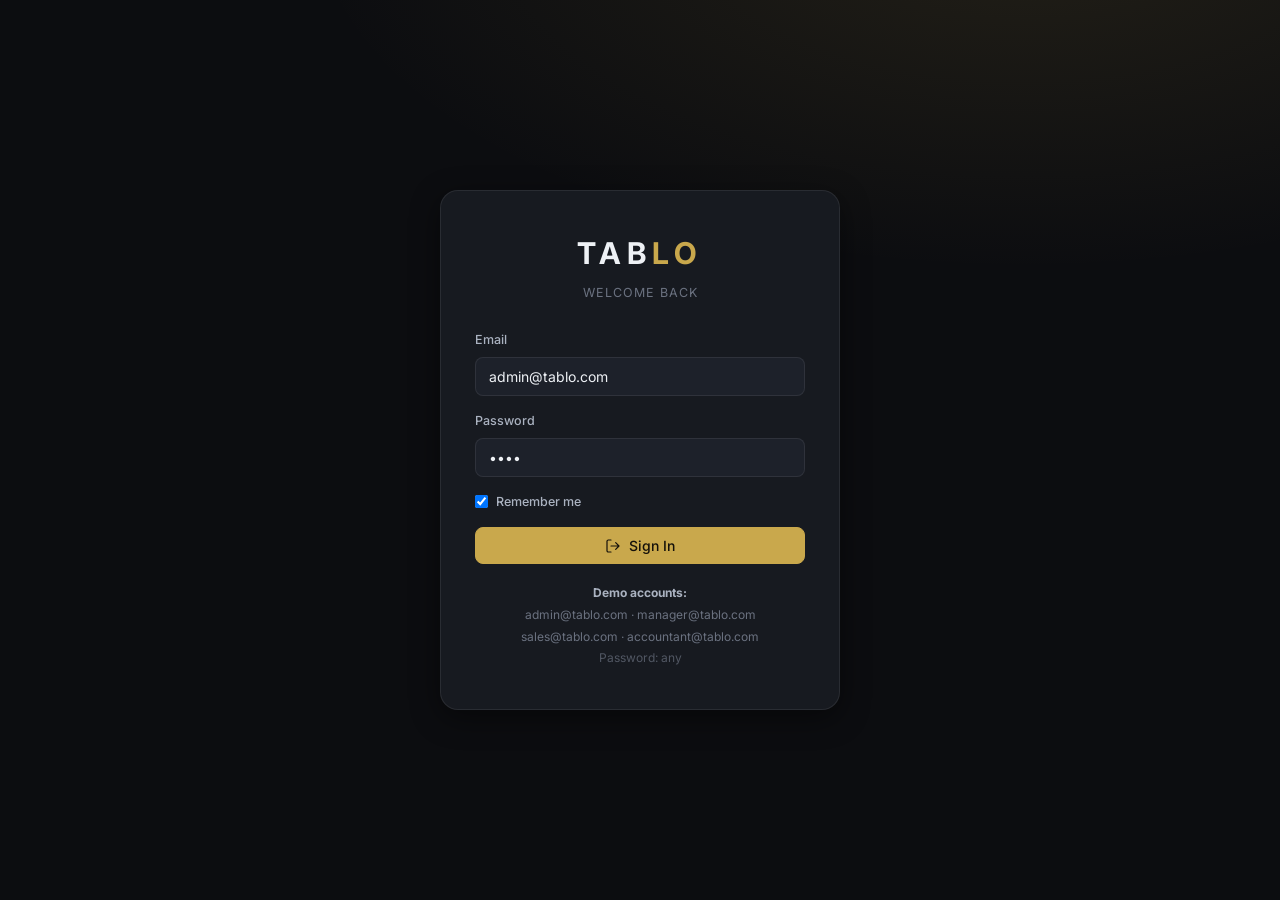
==== app/index.html @ 347a6ab8 "Add Tablo Real Estate enterprise ERP dashboard app Build a self-contained, functional front-end ERP " ====
<!DOCTYPE html>
<html lang="en" data-theme="dark">
<head>
  <meta charset="UTF-8" />
  <meta name="viewport" content="width=device-width, initial-scale=1.0" />
  <title>Tablo Real Estate — ERP</title>
  <meta name="description" content="Tablo Real Estate — Enterprise Real Estate Management System. Properties, contracts, finance, CRM, tenants, reports." />
  <meta name="theme-color" content="#0c0d10" />
  <link rel="preconnect" href="https://fonts.googleapis.com" />
  <link rel="preconnect" href="https://fonts.gstatic.com" crossorigin />
  <link href="https://fonts.googleapis.com/css2?family=Cairo:wght@400;500;600;700&family=Inter:wght@300;400;500;600;700&display=swap" rel="stylesheet" />
  <link rel="stylesheet" href="assets/css/app.css" />
  <link rel="icon" href="data:image/svg+xml,%3Csvg xmlns='http://www.w3.org/2000/svg' viewBox='0 0 100 100'%3E%3Crect width='100' height='100' rx='20' fill='%230c0d10'/%3E%3Ctext x='50' y='68' font-size='56' font-family='Georgia' text-anchor='middle' fill='%23c9a84c'%3ET%3C/text%3E%3C/svg%3E" />
</head>
<body>
  <!-- Login -->
  <div id="login-screen"></div>

  <!-- App shell (populated by app.js) -->
  <div id="app"></div>

  <!-- Toasts -->
  <div id="toast-wrap"></div>

  <!-- Scripts: order matters -->
  <script src="assets/js/i18n.js"></script>
  <script src="assets/js/data.js"></script>
  <script src="assets/js/ui.js"></script>
  <script src="assets/js/views/_common.js"></script>
  <script src="assets/js/views/dashboard.js"></script>
  <script src="assets/js/views/properties.js"></script>
  <script src="assets/js/views/requests.js"></script>
  <script src="assets/js/views/contracts.js"></script>
  <script src="assets/js/views/finance.js"></script>
  <script src="assets/js/views/people.js"></script>
  <script src="assets/js/views/reports.js"></script>
  <script src="assets/js/views/admin.js"></script>
  <script src="assets/js/app.js"></script>
</body>
</html>
---- app/assets/css/app.css ----
/* ═══════════════════════════════════════════════════════════════
   TABLO Real Estate ERP — Design System
   Theme-aware (dark/light), RTL-ready, self-contained.
═══════════════════════════════════════════════════════════════ */
*, *::before, *::after { box-sizing: border-box; margin: 0; padding: 0; }

:root {
  --gold:        #c9a84c;
  --gold-light:  #e2c97e;
  --gold-dark:   #a8862f;
  --gold-dim:    rgba(201,168,76,0.14);

  --radius:      12px;
  --radius-sm:   8px;
  --radius-lg:   18px;
  --transition:  0.25s cubic-bezier(.4,0,.2,1);
  --sidebar-w:   264px;
  --topbar-h:    64px;

  --success: #2fa86a;
  --warning: #d9a326;
  --danger:  #d24b4b;
  --info:    #3b82c4;
  --purple:  #8b5cf6;
}

/* ---------- DARK (default) ---------- */
:root, :root[data-theme="dark"] {
  --bg:          #0c0d10;
  --bg-2:        #14161b;
  --surface:     #171a20;
  --surface-2:   #1d212a;
  --surface-3:   #262b36;
  --border:      rgba(255,255,255,0.08);
  --border-2:    rgba(255,255,255,0.14);
  --text:        #eef1f5;
  --text-sub:    #aab2c0;
  --text-muted:  #6b7280;
  --shadow:      0 8px 30px rgba(0,0,0,0.45);
  --shadow-sm:   0 2px 10px rgba(0,0,0,0.3);
  --overlay:     rgba(0,0,0,0.6);
}
/* ---------- LIGHT ---------- */
:root[data-theme="light"] {
  --bg:          #f4f5f7;
  --bg-2:        #eceef1;
  --surface:     #ffffff;
  --surface-2:   #f7f8fa;
  --surface-3:   #eef0f3;
  --border:      rgba(15,23,42,0.09);
  --border-2:    rgba(15,23,42,0.16);
  --text:        #14181f;
  --text-sub:    #4b5563;
  --text-muted:  #8a929e;
  --shadow:      0 8px 30px rgba(15,23,42,0.10);
  --shadow-sm:   0 2px 10px rgba(15,23,42,0.06);
  --overlay:     rgba(15,23,42,0.4);
}

html { scroll-behavior: smooth; }
body {
  font-family: 'Inter', system-ui, -apple-system, 'Segoe UI', sans-serif;
  background: var(--bg);
  color: var(--text);
  line-height: 1.5;
  -webkit-font-smoothing: antialiased;
  font-size: 14px;
}
[dir="rtl"] body { font-family: 'Cairo', 'Inter', system-ui, sans-serif; }

a { color: inherit; text-decoration: none; }
button, input, select, textarea { font-family: inherit; font-size: inherit; color: inherit; }
::-webkit-scrollbar { width: 9px; height: 9px; }
::-webkit-scrollbar-thumb { background: var(--surface-3); border-radius: 20px; }
::-webkit-scrollbar-track { background: transparent; }

.hidden { display: none !important; }
.mono { font-variant-numeric: tabular-nums; }

/* ═══════════════ LOGIN ═══════════════ */
#login-screen {
  position: fixed; inset: 0; z-index: 1000;
  display: flex; align-items: center; justify-content: center;
  background:
    radial-gradient(1200px 600px at 80% -10%, rgba(201,168,76,0.12), transparent 60%),
    var(--bg);
  padding: 24px;
}
.login-card {
  width: 100%; max-width: 400px;
  background: var(--surface);
  border: 1px solid var(--border);
  border-radius: var(--radius-lg);
  box-shadow: var(--shadow);
  padding: 40px 34px;
}
.login-logo { text-align: center; margin-bottom: 8px; }
.login-logo .brand { font-size: 30px; font-weight: 700; letter-spacing: 6px; }
.login-logo .brand span { color: var(--gold); }
.login-sub { text-align: center; color: var(--text-muted); font-size: 12.5px; margin-bottom: 28px; letter-spacing: 1px; text-transform: uppercase; }
.login-demo { margin-top: 18px; font-size: 12px; color: var(--text-muted); text-align:center; line-height:1.8; }
.login-demo b { color: var(--text-sub); }

/* ═══════════════ FORM ELEMENTS ═══════════════ */
.field { margin-bottom: 16px; }
.field label { display: block; font-size: 12.5px; color: var(--text-sub); margin-bottom: 7px; font-weight: 500; }
.input, .select, textarea.input {
  width: 100%;
  background: var(--surface-2);
  border: 1px solid var(--border);
  border-radius: var(--radius-sm);
  padding: 10px 13px;
  color: var(--text);
  transition: border-color var(--transition), box-shadow var(--transition);
  outline: none;
}
.input:focus, .select:focus, textarea.input:focus {
  border-color: var(--gold);
  box-shadow: 0 0 0 3px var(--gold-dim);
}
textarea.input { resize: vertical; min-height: 84px; }
.select { appearance: none; cursor: pointer;
  background-image: url("data:image/svg+xml,%3Csvg xmlns='http://www.w3.org/2000/svg' width='12' height='12' viewBox='0 0 24 24' fill='none' stroke='%238a929e' stroke-width='2'%3E%3Cpolyline points='6 9 12 15 18 9'/%3E%3C/svg%3E");
  background-repeat: no-repeat; background-position: right 12px center; padding-right: 34px;
}
[dir="rtl"] .select { background-position: left 12px center; padding-right: 13px; padding-left: 34px; }
.form-grid { display: grid; grid-template-columns: 1fr 1fr; gap: 14px; }
.form-grid .field.full { grid-column: 1 / -1; }
@media (max-width: 540px){ .form-grid { grid-template-columns: 1fr; } }

/* ═══════════════ BUTTONS ═══════════════ */
.btn {
  display: inline-flex; align-items: center; gap: 8px; justify-content: center;
  padding: 9px 16px; border: 1px solid var(--border-2); border-radius: var(--radius-sm);
  background: var(--surface-2); color: var(--text); cursor: pointer;
  font-weight: 500; transition: var(--transition); white-space: nowrap;
}
.btn:hover { border-color: var(--gold); color: var(--gold-light); }
.btn svg { width: 16px; height: 16px; }
.btn-primary { background: var(--gold); border-color: var(--gold); color: #14100a; }
.btn-primary:hover { background: var(--gold-light); border-color: var(--gold-light); color: #14100a; }
.btn-danger { background: transparent; border-color: rgba(210,75,75,0.5); color: var(--danger); }
.btn-danger:hover { background: rgba(210,75,75,0.12); border-color: var(--danger); color: var(--danger); }
.btn-ghost { background: transparent; border-color: transparent; }
.btn-ghost:hover { background: var(--surface-2); border-color: var(--border); color: var(--text); }
.btn-sm { padding: 6px 11px; font-size: 12.5px; }
.btn-block { width: 100%; }
.btn:disabled { opacity: .5; cursor: not-allowed; }
.icon-btn {
  width: 38px; height: 38px; padding: 0; display: inline-flex; align-items: center; justify-content: center;
  border: 1px solid var(--border); border-radius: var(--radius-sm); background: var(--surface-2);
  cursor: pointer; transition: var(--transition); color: var(--text-sub);
}
.icon-btn:hover { color: var(--gold); border-color: var(--gold); }
.icon-btn svg { width: 18px; height: 18px; }

/* ═══════════════ APP LAYOUT ═══════════════ */
#app { display: none; min-height: 100vh; }
#app.active { display: block; }

.sidebar {
  position: fixed; top: 0; inset-inline-start: 0; bottom: 0; width: var(--sidebar-w);
  background: var(--bg-2); border-inline-end: 1px solid var(--border);
  display: flex; flex-direction: column; z-index: 60; transition: transform var(--transition);
}
.sidebar-head { height: var(--topbar-h); display: flex; align-items: center; gap: 10px; padding: 0 20px; border-bottom: 1px solid var(--border); flex-shrink: 0; }
.sidebar-head .brand { font-size: 20px; font-weight: 700; letter-spacing: 3px; }
.sidebar-head .brand span { color: var(--gold); }
.sidebar-head .tag { font-size: 9px; letter-spacing: 1.5px; color: var(--text-muted); text-transform: uppercase; margin-top: 2px; }
.sidebar-nav { flex: 1; overflow-y: auto; padding: 12px 12px 30px; }
.nav-group-label { font-size: 10px; letter-spacing: 1.5px; text-transform: uppercase; color: var(--text-muted); padding: 16px 12px 8px; font-weight: 600; }
.nav-item {
  display: flex; align-items: center; gap: 12px; padding: 9px 12px; border-radius: var(--radius-sm);
  color: var(--text-sub); cursor: pointer; transition: var(--transition); margin-bottom: 2px; position: relative;
}
.nav-item:hover { background: var(--surface-2); color: var(--text); }
.nav-item.active { background: var(--gold-dim); color: var(--gold-light); font-weight: 500; }
.nav-item.active::before { content:''; position:absolute; inset-inline-start:0; top:8px; bottom:8px; width:3px; background:var(--gold); border-radius:3px; }
.nav-item svg { width: 18px; height: 18px; flex-shrink: 0; }
.nav-item .nav-badge { margin-inline-start: auto; background: var(--danger); color:#fff; font-size: 10px; font-weight:600; padding: 1px 7px; border-radius: 20px; }

.main { margin-inline-start: var(--sidebar-w); min-height: 100vh; transition: margin var(--transition); }

.topbar {
  position: sticky; top: 0; z-index: 50; height: var(--topbar-h);
  background: color-mix(in srgb, var(--bg) 82%, transparent);
  backdrop-filter: blur(12px); border-bottom: 1px solid var(--border);
  display: flex; align-items: center; gap: 14px; padding: 0 22px;
}
.topbar .page-title { font-size: 17px; font-weight: 600; }
.topbar .spacer { flex: 1; }
.search-box { position: relative; max-width: 340px; flex: 1; }
.search-box svg { position: absolute; inset-inline-start: 12px; top: 50%; transform: translateY(-50%); width: 16px; height: 16px; color: var(--text-muted); }
.search-box input { width: 100%; padding: 9px 12px 9px 38px; background: var(--surface-2); border: 1px solid var(--border); border-radius: 20px; outline: none; transition: var(--transition); }
[dir="rtl"] .search-box input { padding: 9px 38px 9px 12px; }
.search-box input:focus { border-color: var(--gold); box-shadow: 0 0 0 3px var(--gold-dim); }
.search-results {
  position: absolute; top: 46px; inset-inline-start: 0; inset-inline-end: 0; z-index: 80;
  background: var(--surface); border: 1px solid var(--border); border-radius: var(--radius);
  box-shadow: var(--shadow); overflow: hidden; max-height: 360px; overflow-y: auto;
}
.search-results .sr-item { padding: 10px 14px; cursor: pointer; border-bottom: 1px solid var(--border); display:flex; gap:10px; align-items:center; }
.search-results .sr-item:hover { background: var(--surface-2); }
.search-results .sr-empty { padding: 18px; text-align: center; color: var(--text-muted); }

.content { padding: 26px 24px 60px; max-width: 1500px; margin: 0 auto; }
@media (min-width: 1600px){ .content { max-width: 1560px; } }

.page-head { display: flex; align-items: flex-end; justify-content: space-between; gap: 14px; margin-bottom: 22px; flex-wrap: wrap; }
.page-head h1 { font-size: 22px; font-weight: 700; letter-spacing: .3px; }
.page-head p { color: var(--text-muted); font-size: 13px; margin-top: 3px; }
.page-head .actions { display: flex; gap: 10px; flex-wrap: wrap; }

/* ═══════════════ CARDS ═══════════════ */
.card { background: var(--surface); border: 1px solid var(--border); border-radius: var(--radius); box-shadow: var(--shadow-sm); }
.card-pad { padding: 20px; }
.card-head { display: flex; align-items: center; justify-content: space-between; padding: 16px 20px; border-bottom: 1px solid var(--border); }
.card-head h3 { font-size: 15px; font-weight: 600; }

/* stat widgets */
.stat-grid { display: grid; grid-template-columns: repeat(auto-fill, minmax(230px, 1fr)); gap: 16px; margin-bottom: 20px; }
.stat {
  background: var(--surface); border: 1px solid var(--border); border-radius: var(--radius);
  padding: 18px; display: flex; gap: 14px; align-items: flex-start; box-shadow: var(--shadow-sm);
  transition: var(--transition); position: relative; overflow: hidden;
}
.stat:hover { border-color: var(--border-2); transform: translateY(-2px); }
.stat .ic { width: 44px; height: 44px; border-radius: 11px; display: flex; align-items: center; justify-content: center; flex-shrink: 0; }
.stat .ic svg { width: 22px; height: 22px; }
.stat .val { font-size: 24px; font-weight: 700; letter-spacing: .3px; }
.stat .lbl { font-size: 12px; color: var(--text-muted); margin-top: 2px; }
.stat .trend { font-size: 11.5px; margin-top: 6px; display: inline-flex; align-items: center; gap: 3px; }
.trend.up { color: var(--success); } .trend.down { color: var(--danger); }
.ic-gold  { background: var(--gold-dim); color: var(--gold); }
.ic-green { background: rgba(47,168,106,0.14); color: var(--success); }
.ic-blue  { background: rgba(59,130,196,0.14); color: var(--info); }
.ic-red   { background: rgba(210,75,75,0.14); color: var(--danger); }
.ic-purple{ background: rgba(139,92,246,0.14); color: var(--purple); }
.ic-amber { background: rgba(217,163,38,0.16); color: var(--warning); }

.grid-2 { display: grid; grid-template-columns: 1fr 1fr; gap: 18px; }
.grid-3 { display: grid; grid-template-columns: repeat(3,1fr); gap: 18px; }
.grid-12 { display: grid; grid-template-columns: 2fr 1fr; gap: 18px; }
@media (max-width: 1000px){ .grid-2,.grid-3,.grid-12 { grid-template-columns: 1fr; } }

/* ═══════════════ TABLE ═══════════════ */
.table-wrap { overflow-x: auto; }
table.data { width: 100%; border-collapse: collapse; font-size: 13px; }
table.data th { text-align: start; padding: 12px 14px; color: var(--text-muted); font-weight: 600; font-size: 11.5px; text-transform: uppercase; letter-spacing: .5px; border-bottom: 1px solid var(--border); white-space: nowrap; }
table.data td { padding: 12px 14px; border-bottom: 1px solid var(--border); vertical-align: middle; }
table.data tbody tr { transition: background var(--transition); }
table.data tbody tr:hover { background: var(--surface-2); }
table.data tbody tr:last-child td { border-bottom: none; }
.cell-main { font-weight: 600; color: var(--text); }
.cell-sub { color: var(--text-muted); font-size: 12px; }
.row-actions { display: flex; gap: 6px; justify-content: flex-end; }
.row-actions .icon-btn { width: 32px; height: 32px; }
.row-actions .icon-btn svg { width: 15px; height: 15px; }

/* toolbar over table */
.toolbar { display: flex; gap: 10px; align-items: center; flex-wrap: wrap; padding: 14px 16px; border-bottom: 1px solid var(--border); }
.toolbar .grow { flex: 1; }
.toolbar .input, .toolbar .select { padding: 8px 12px; }
.toolbar .search-inline { position: relative; min-width: 200px; }
.toolbar .search-inline svg { position:absolute; inset-inline-start:11px; top:50%; transform:translateY(-50%); width:15px; height:15px; color:var(--text-muted); }
.toolbar .search-inline input { padding-inline-start: 34px; }

/* pagination */
.pagination { display: flex; align-items: center; gap: 8px; justify-content: flex-end; padding: 14px 16px; color: var(--text-muted); font-size: 12.5px; }
.pagination button { min-width: 32px; height: 32px; }

/* ═══════════════ BADGES ═══════════════ */
.badge { display: inline-flex; align-items: center; gap: 5px; padding: 3px 10px; border-radius: 20px; font-size: 11.5px; font-weight: 600; white-space: nowrap; }
.badge::before { content:''; width:6px; height:6px; border-radius:50%; background: currentColor; }
.b-green  { background: rgba(47,168,106,0.14); color: var(--success); }
.b-amber  { background: rgba(217,163,38,0.16); color: var(--warning); }
.b-red    { background: rgba(210,75,75,0.14); color: var(--danger); }
.b-blue   { background: rgba(59,130,196,0.14); color: var(--info); }
.b-gray   { background: var(--surface-3); color: var(--text-sub); }
.b-gold   { background: var(--gold-dim); color: var(--gold); }
.b-purple { background: rgba(139,92,246,0.14); color: var(--purple); }
.badge.plain::before { display:none; }

.avatar { width: 34px; height: 34px; border-radius: 50%; background: var(--gold-dim); color: var(--gold); display: inline-flex; align-items: center; justify-content: center; font-weight: 600; font-size: 13px; flex-shrink: 0; }
.avatar.lg { width: 64px; height: 64px; font-size: 24px; }
.with-avatar { display: flex; align-items: center; gap: 10px; }

.chip { display:inline-flex; align-items:center; gap:5px; padding:3px 9px; border-radius:6px; background:var(--surface-3); font-size:11.5px; color:var(--text-sub); }

/* ═══════════════ MODAL ═══════════════ */
.modal-overlay { position: fixed; inset: 0; z-index: 200; background: var(--overlay); backdrop-filter: blur(3px); display: flex; align-items: flex-start; justify-content: center; padding: 40px 18px; overflow-y: auto; }
.modal { width: 100%; max-width: 640px; background: var(--surface); border: 1px solid var(--border); border-radius: var(--radius-lg); box-shadow: var(--shadow); animation: modalIn .25s ease; }
.modal.wide { max-width: 860px; }
@keyframes modalIn { from { opacity: 0; transform: translateY(-14px) scale(.98); } to { opacity: 1; transform: none; } }
.modal-head { display: flex; align-items: center; justify-content: space-between; padding: 18px 22px; border-bottom: 1px solid var(--border); }
.modal-head h3 { font-size: 16px; font-weight: 600; }
.modal-body { padding: 22px; max-height: 66vh; overflow-y: auto; }
.modal-foot { padding: 16px 22px; border-top: 1px solid var(--border); display: flex; justify-content: flex-end; gap: 10px; }

/* ═══════════════ TOAST ═══════════════ */
#toast-wrap { position: fixed; bottom: 24px; inset-inline-end: 24px; z-index: 400; display: flex; flex-direction: column; gap: 10px; }
.toast { background: var(--surface); border: 1px solid var(--border); border-inline-start: 3px solid var(--gold); border-radius: var(--radius-sm); box-shadow: var(--shadow); padding: 13px 16px; min-width: 260px; display: flex; gap: 10px; align-items: center; animation: toastIn .3s ease; }
.toast.ok { border-inline-start-color: var(--success); }
.toast.err { border-inline-start-color: var(--danger); }
.toast svg { width: 18px; height: 18px; flex-shrink: 0; }
@keyframes toastIn { from { opacity: 0; transform: translateX(20px); } to { opacity: 1; transform: none; } }
[dir="rtl"] @keyframes toastIn { from { opacity: 0; transform: translateX(-20px); } }

/* ═══════════════ DROPDOWN (topbar menus) ═══════════════ */
.dropdown { position: relative; }
.dd-menu { position: absolute; top: 46px; inset-inline-end: 0; min-width: 240px; background: var(--surface); border: 1px solid var(--border); border-radius: var(--radius); box-shadow: var(--shadow); z-index: 90; overflow: hidden; }
.dd-menu .dd-item { padding: 10px 14px; cursor: pointer; display: flex; gap: 10px; align-items: center; transition: var(--transition); }
.dd-menu .dd-item:hover { background: var(--surface-2); }
.dd-menu .dd-item svg { width: 16px; height: 16px; color: var(--text-muted); }
.dd-menu .dd-sep { height: 1px; background: var(--border); }
.dd-head { padding: 12px 14px; border-bottom: 1px solid var(--border); font-weight: 600; display:flex; justify-content:space-between; align-items:center; }
.notif-item { padding: 12px 14px; border-bottom: 1px solid var(--border); display: flex; gap: 11px; cursor: pointer; }
.notif-item:hover { background: var(--surface-2); }
.notif-item.unread { background: var(--gold-dim); }
.notif-dot { width: 8px; height: 8px; border-radius: 50%; background: var(--gold); margin-top: 6px; flex-shrink: 0; }
.notif-item .n-title { font-weight: 600; font-size: 13px; }
.notif-item .n-time { font-size: 11px; color: var(--text-muted); margin-top: 3px; }

/* dot indicator on icon button */
.has-dot { position: relative; }
.has-dot::after { content:''; position:absolute; top:8px; inset-inline-end:8px; width:8px; height:8px; background:var(--danger); border-radius:50%; border:2px solid var(--surface-2); }

/* ═══════════════ CHARTS ═══════════════ */
.chart-legend { display: flex; gap: 16px; flex-wrap: wrap; margin-top: 14px; justify-content: center; }
.chart-legend span { display: inline-flex; align-items: center; gap: 6px; font-size: 12px; color: var(--text-sub); }
.chart-legend i { width: 10px; height: 10px; border-radius: 3px; display: inline-block; }
.donut-center { font-size: 26px; font-weight: 700; }
.donut-center small { display:block; font-size: 11px; color: var(--text-muted); font-weight: 400; }

/* ═══════════════ MISC ═══════════════ */
.empty-state { text-align: center; padding: 60px 20px; color: var(--text-muted); }
.empty-state svg { width: 48px; height: 48px; opacity: .4; margin-bottom: 14px; }
.divider { height: 1px; background: var(--border); margin: 18px 0; }
.progress { height: 7px; background: var(--surface-3); border-radius: 10px; overflow: hidden; }
.progress > i { display: block; height: 100%; background: var(--gold); border-radius: 10px; }
.kv { display: flex; justify-content: space-between; padding: 9px 0; border-bottom: 1px solid var(--border); font-size: 13px; }
.kv:last-child { border-bottom: none; }
.kv .k { color: var(--text-muted); }
.kv .v { font-weight: 500; }
.tabs { display: flex; gap: 4px; border-bottom: 1px solid var(--border); margin-bottom: 20px; overflow-x: auto; }
.tab { padding: 10px 16px; cursor: pointer; color: var(--text-muted); border-bottom: 2px solid transparent; white-space: nowrap; transition: var(--transition); }
.tab:hover { color: var(--text); }
.tab.active { color: var(--gold); border-bottom-color: var(--gold); font-weight: 500; }
.gallery { display: grid; grid-template-columns: repeat(auto-fill, minmax(120px,1fr)); gap: 10px; }
.gallery .g-thumb { aspect-ratio: 4/3; border-radius: var(--radius-sm); background-size: cover; background-position: center; border: 1px solid var(--border); }

/* ═══════════════ TOPBAR MOBILE ═══════════════ */
.menu-toggle { display: none; }
.sidebar-backdrop { display: none; }
@media (max-width: 1024px){
  .sidebar { transform: translateX(-100%); }
  [dir="rtl"] .sidebar { transform: translateX(100%); }
  .sidebar.open { transform: translateX(0); }
  .main { margin-inline-start: 0; }
  .menu-toggle { display: inline-flex; }
  .sidebar-backdrop.show { display: block; position: fixed; inset: 0; background: var(--overlay); z-index: 55; }
  .search-box { display: none; }
}
@media (max-width: 640px){
  .content { padding: 18px 14px 50px; }
  .hide-sm { display: none !important; }
}

/* print (receipts / contracts) */
@media print {
  .sidebar, .topbar, #toast-wrap, .no-print { display: none !important; }
  .main { margin: 0 !important; }
  body { background: #fff; color: #000; }
  .card { box-shadow: none; border-color: #ddd; }
}
.print-doc { color: var(--text); }
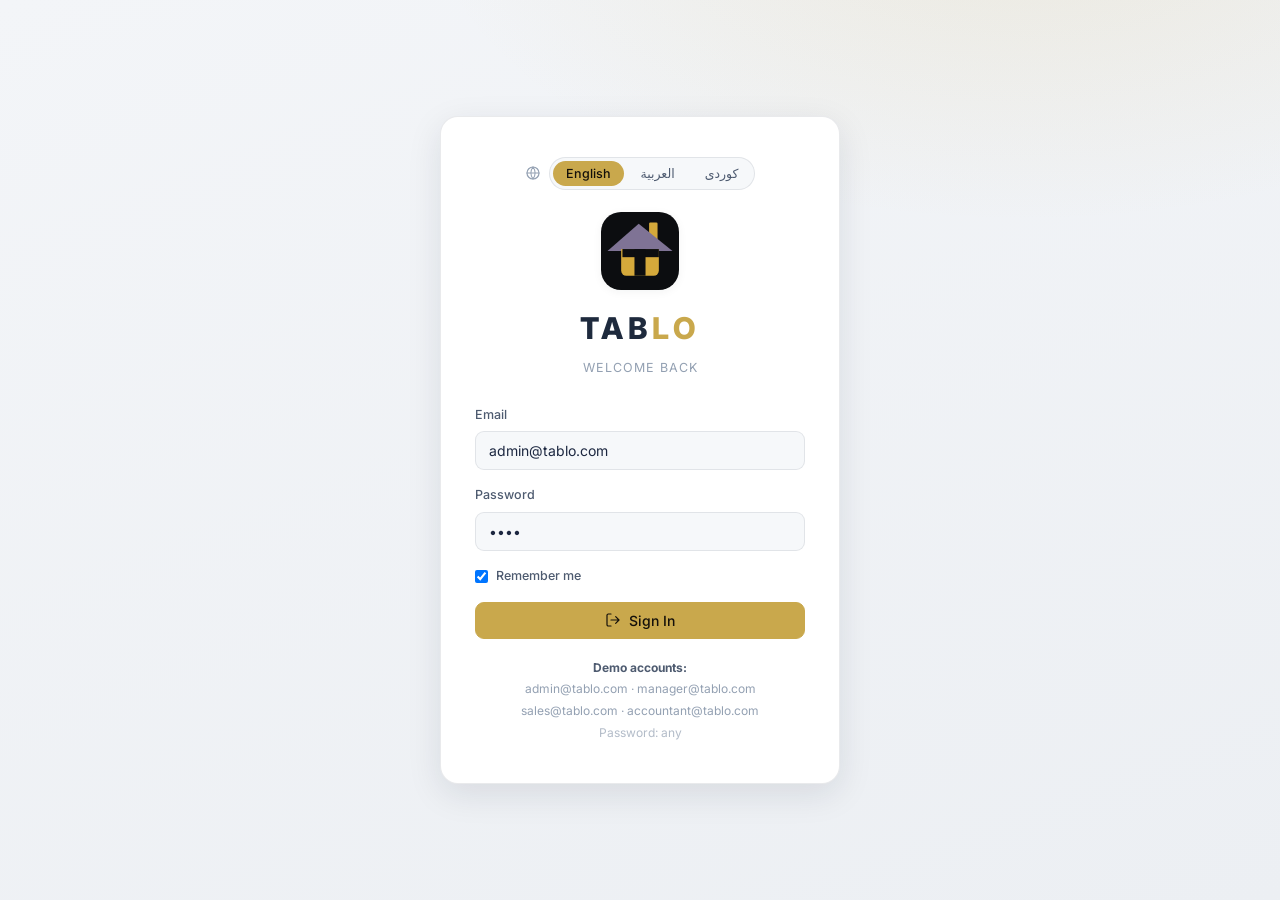
==== commit e79ba6c2: "Add Tablo brand logo (topbar, login, favicon) Recreate the Tablo house-with-T mark as a scalable inl" ====
--- a/app/index.html
+++ b/app/index.html
@@ -10,7 +10,7 @@
   <link rel="preconnect" href="https://fonts.gstatic.com" crossorigin />
   <link href="https://fonts.googleapis.com/css2?family=Cairo:wght@400;500;600;700&family=Inter:wght@300;400;500;600;700&display=swap" rel="stylesheet" />
   <link rel="stylesheet" href="assets/css/app.css" />
-  <link rel="icon" href="data:image/svg+xml,%3Csvg xmlns='http://www.w3.org/2000/svg' viewBox='0 0 100 100'%3E%3Crect width='100' height='100' rx='20' fill='%230c0d10'/%3E%3Ctext x='50' y='68' font-size='56' font-family='Georgia' text-anchor='middle' fill='%23c9a84c'%3ET%3C/text%3E%3C/svg%3E" />
+  <link rel="icon" href="data:image/svg+xml,%3Csvg xmlns='http://www.w3.org/2000/svg' viewBox='0 0 120 120'%3E%3Crect width='120' height='120' rx='24' fill='%230c0d10'/%3E%3Crect x='74' y='16' width='13' height='42' rx='2' fill='%23d5a93b'/%3E%3Cpath d='M10 60 L58 18 L110 60 Z' fill='%237f7395'/%3E%3Cpath d='M31 57 H89 V90 a8 8 0 0 1 -8 8 H39 a8 8 0 0 1 -8 -8 Z' fill='%23d5a93b'/%3E%3Crect x='33' y='57' width='56' height='12.5' fill='%230c0d10'/%3E%3Crect x='51.5' y='57' width='17' height='41' fill='%230c0d10'/%3E%3C/svg%3E" />
 </head>
 <body>
   <!-- Login -->
--- a/app/assets/css/app.css
+++ b/app/assets/css/app.css
@@ -1,60 +1,74 @@
 /* ═══════════════════════════════════════════════════════════════
    TABLO Real Estate ERP — Design System
-   Theme-aware (dark/light), RTL-ready, self-contained.
+   Light default · always-navy left sidebar · RTL-ready · self-contained.
 ═══════════════════════════════════════════════════════════════ */
 *, *::before, *::after { box-sizing: border-box; margin: 0; padding: 0; }
 
 :root {
   --gold:        #c9a84c;
-  --gold-light:  #e2c97e;
+  --gold-light:  #ddc074;
   --gold-dark:   #a8862f;
-  --gold-dim:    rgba(201,168,76,0.14);
-
-  --radius:      12px;
-  --radius-sm:   8px;
+  --gold-dim:    rgba(201,168,76,0.16);
+
+  --radius:      14px;
+  --radius-sm:   9px;
   --radius-lg:   18px;
-  --transition:  0.25s cubic-bezier(.4,0,.2,1);
+  --transition:  0.22s cubic-bezier(.4,0,.2,1);
   --sidebar-w:   264px;
-  --topbar-h:    64px;
-
-  --success: #2fa86a;
-  --warning: #d9a326;
-  --danger:  #d24b4b;
+  --topbar-h:    66px;
+
+  --success: #22a06b;
+  --warning: #e0a12a;
+  --danger:  #e5544b;
   --info:    #3b82c4;
   --purple:  #8b5cf6;
-}
-
-/* ---------- DARK (default) ---------- */
-:root, :root[data-theme="dark"] {
-  --bg:          #0c0d10;
-  --bg-2:        #14161b;
-  --surface:     #171a20;
-  --surface-2:   #1d212a;
-  --surface-3:   #262b36;
+  --teal:    #14b8a6;
+  --orange:  #ef7d3b;
+  --navy:    #1e2a3d;
+
+  /* Sidebar palette — constant across light/dark content themes */
+  --side-bg:      #1a2333;
+  --side-bg-2:    #141b28;
+  --side-text:    #c3ccd9;
+  --side-muted:   #7c879b;
+  --side-label:   #64708a;
+  --side-hover:   rgba(255,255,255,0.06);
+  --side-border:  rgba(255,255,255,0.07);
+}
+
+/* ---------- LIGHT (default) ---------- */
+:root, :root[data-theme="light"] {
+  --bg:          #f3f5f8;
+  --bg-2:        #eceff3;
+  --surface:     #ffffff;
+  --surface-2:   #f6f8fa;
+  --surface-3:   #eef1f5;
+  --border:      rgba(20,30,48,0.09);
+  --border-2:    rgba(20,30,48,0.16);
+  --text:        #1c2740;
+  --text-sub:    #4e5b70;
+  --text-muted:  #93a0b2;
+  --topbar-bg:   #ffffff;
+  --shadow:      0 10px 34px rgba(20,30,48,0.10);
+  --shadow-sm:   0 2px 10px rgba(20,30,48,0.05);
+  --overlay:     rgba(20,30,48,0.42);
+}
+/* ---------- DARK ---------- */
+:root[data-theme="dark"] {
+  --bg:          #0e1118;
+  --bg-2:        #10141c;
+  --surface:     #171c26;
+  --surface-2:   #1d2430;
+  --surface-3:   #28303d;
   --border:      rgba(255,255,255,0.08);
-  --border-2:    rgba(255,255,255,0.14);
+  --border-2:    rgba(255,255,255,0.15);
   --text:        #eef1f5;
   --text-sub:    #aab2c0;
-  --text-muted:  #6b7280;
-  --shadow:      0 8px 30px rgba(0,0,0,0.45);
-  --shadow-sm:   0 2px 10px rgba(0,0,0,0.3);
+  --text-muted:  #6b7686;
+  --topbar-bg:   #141a24;
+  --shadow:      0 10px 34px rgba(0,0,0,0.5);
+  --shadow-sm:   0 2px 10px rgba(0,0,0,0.32);
   --overlay:     rgba(0,0,0,0.6);
-}
-/* ---------- LIGHT ---------- */
-:root[data-theme="light"] {
-  --bg:          #f4f5f7;
-  --bg-2:        #eceef1;
-  --surface:     #ffffff;
-  --surface-2:   #f7f8fa;
-  --surface-3:   #eef0f3;
-  --border:      rgba(15,23,42,0.09);
-  --border-2:    rgba(15,23,42,0.16);
-  --text:        #14181f;
-  --text-sub:    #4b5563;
-  --text-muted:  #8a929e;
-  --shadow:      0 8px 30px rgba(15,23,42,0.10);
-  --shadow-sm:   0 2px 10px rgba(15,23,42,0.06);
-  --overlay:     rgba(15,23,42,0.4);
 }
 
 html { scroll-behavior: smooth; }
@@ -66,7 +80,7 @@
   -webkit-font-smoothing: antialiased;
   font-size: 14px;
 }
-[dir="rtl"] body { font-family: 'Cairo', 'Inter', system-ui, sans-serif; }
+[dir="rtl"] body { font-family: 'Cairo', system-ui, sans-serif; }
 
 a { color: inherit; text-decoration: none; }
 button, input, select, textarea { font-family: inherit; font-size: inherit; color: inherit; }
@@ -82,8 +96,8 @@
   position: fixed; inset: 0; z-index: 1000;
   display: flex; align-items: center; justify-content: center;
   background:
-    radial-gradient(1200px 600px at 80% -10%, rgba(201,168,76,0.12), transparent 60%),
-    var(--bg);
+    radial-gradient(1000px 520px at 80% -10%, rgba(201,168,76,0.14), transparent 60%),
+    linear-gradient(160deg, var(--bg), var(--bg-2));
   padding: 24px;
 }
 .login-card {
@@ -94,33 +108,34 @@
   box-shadow: var(--shadow);
   padding: 40px 34px;
 }
+.login-mark { width: 78px; height: 78px; margin: 0 auto 16px; border-radius: 20px; overflow: hidden; box-shadow: var(--shadow-sm); }
+.login-mark svg { display: block; width: 100%; height: 100%; }
 .login-logo { text-align: center; margin-bottom: 8px; }
-.login-logo .brand { font-size: 30px; font-weight: 700; letter-spacing: 6px; }
+.login-logo .brand { font-size: 30px; font-weight: 800; letter-spacing: 5px; color: var(--navy); }
+:root[data-theme="dark"] .login-logo .brand { color: var(--text); }
 .login-logo .brand span { color: var(--gold); }
 .login-sub { text-align: center; color: var(--text-muted); font-size: 12.5px; margin-bottom: 28px; letter-spacing: 1px; text-transform: uppercase; }
 .login-demo { margin-top: 18px; font-size: 12px; color: var(--text-muted); text-align:center; line-height:1.8; }
 .login-demo b { color: var(--text-sub); }
+.login-lang { display: flex; align-items: center; gap: 8px; justify-content: center; margin-bottom: 22px; }
+.login-lang svg { width: 16px; height: 16px; color: var(--text-muted); }
+.lang-pills { display: inline-flex; gap: 4px; background: var(--surface-2); border: 1px solid var(--border); border-radius: 20px; padding: 3px; }
+.lang-pill { padding: 5px 13px; border: none; background: transparent; color: var(--text-sub); border-radius: 20px; cursor: pointer; font-size: 12.5px; font-weight: 500; transition: var(--transition); }
+.lang-pill:hover { color: var(--text); }
+.lang-pill.active { background: var(--gold); color: #14100a; }
 
 /* ═══════════════ FORM ELEMENTS ═══════════════ */
 .field { margin-bottom: 16px; }
 .field label { display: block; font-size: 12.5px; color: var(--text-sub); margin-bottom: 7px; font-weight: 500; }
 .input, .select, textarea.input {
-  width: 100%;
-  background: var(--surface-2);
-  border: 1px solid var(--border);
-  border-radius: var(--radius-sm);
-  padding: 10px 13px;
-  color: var(--text);
-  transition: border-color var(--transition), box-shadow var(--transition);
-  outline: none;
-}
-.input:focus, .select:focus, textarea.input:focus {
-  border-color: var(--gold);
-  box-shadow: 0 0 0 3px var(--gold-dim);
-}
+  width: 100%; background: var(--surface-2); border: 1px solid var(--border);
+  border-radius: var(--radius-sm); padding: 10px 13px; color: var(--text);
+  transition: border-color var(--transition), box-shadow var(--transition); outline: none;
+}
+.input:focus, .select:focus, textarea.input:focus { border-color: var(--gold); box-shadow: 0 0 0 3px var(--gold-dim); }
 textarea.input { resize: vertical; min-height: 84px; }
 .select { appearance: none; cursor: pointer;
-  background-image: url("data:image/svg+xml,%3Csvg xmlns='http://www.w3.org/2000/svg' width='12' height='12' viewBox='0 0 24 24' fill='none' stroke='%238a929e' stroke-width='2'%3E%3Cpolyline points='6 9 12 15 18 9'/%3E%3C/svg%3E");
+  background-image: url("data:image/svg+xml,%3Csvg xmlns='http://www.w3.org/2000/svg' width='12' height='12' viewBox='0 0 24 24' fill='none' stroke='%2393a0b2' stroke-width='2'%3E%3Cpolyline points='6 9 12 15 18 9'/%3E%3C/svg%3E");
   background-repeat: no-repeat; background-position: right 12px center; padding-right: 34px;
 }
 [dir="rtl"] .select { background-position: left 12px center; padding-right: 13px; padding-left: 34px; }
@@ -132,82 +147,113 @@
 .btn {
   display: inline-flex; align-items: center; gap: 8px; justify-content: center;
   padding: 9px 16px; border: 1px solid var(--border-2); border-radius: var(--radius-sm);
-  background: var(--surface-2); color: var(--text); cursor: pointer;
-  font-weight: 500; transition: var(--transition); white-space: nowrap;
-}
-.btn:hover { border-color: var(--gold); color: var(--gold-light); }
+  background: var(--surface); color: var(--text); cursor: pointer; font-weight: 500;
+  transition: var(--transition); white-space: nowrap;
+}
+.btn:hover { border-color: var(--gold); color: var(--gold-dark); }
 .btn svg { width: 16px; height: 16px; }
 .btn-primary { background: var(--gold); border-color: var(--gold); color: #14100a; }
 .btn-primary:hover { background: var(--gold-light); border-color: var(--gold-light); color: #14100a; }
-.btn-danger { background: transparent; border-color: rgba(210,75,75,0.5); color: var(--danger); }
-.btn-danger:hover { background: rgba(210,75,75,0.12); border-color: var(--danger); color: var(--danger); }
+.btn-danger { background: transparent; border-color: rgba(229,84,75,0.5); color: var(--danger); }
+.btn-danger:hover { background: rgba(229,84,75,0.12); border-color: var(--danger); color: var(--danger); }
 .btn-ghost { background: transparent; border-color: transparent; }
 .btn-ghost:hover { background: var(--surface-2); border-color: var(--border); color: var(--text); }
 .btn-sm { padding: 6px 11px; font-size: 12.5px; }
 .btn-block { width: 100%; }
 .btn:disabled { opacity: .5; cursor: not-allowed; }
 .icon-btn {
-  width: 38px; height: 38px; padding: 0; display: inline-flex; align-items: center; justify-content: center;
+  width: 40px; height: 40px; padding: 0; display: inline-flex; align-items: center; justify-content: center;
   border: 1px solid var(--border); border-radius: var(--radius-sm); background: var(--surface-2);
   cursor: pointer; transition: var(--transition); color: var(--text-sub);
 }
-.icon-btn:hover { color: var(--gold); border-color: var(--gold); }
+.icon-btn:hover { color: var(--gold-dark); border-color: var(--gold); }
 .icon-btn svg { width: 18px; height: 18px; }
 
-/* ═══════════════ APP LAYOUT ═══════════════ */
+/* ═══════════════ APP LAYOUT (topbar full-width, sidebar navy on left) ═══ */
 #app { display: none; min-height: 100vh; }
 #app.active { display: block; }
 
+.topbar {
+  position: fixed; top: 0; left: 0; right: 0; z-index: 70; height: var(--topbar-h);
+  background: var(--topbar-bg); border-bottom: 1px solid var(--border);
+  display: flex; align-items: center; gap: 14px; padding: 0 22px 0 0;
+  direction: ltr; /* keep chrome physical: brand left, actions right — even in RTL */
+}
+.brand-block {
+  width: var(--sidebar-w); height: 100%; flex-shrink: 0;
+  display: flex; align-items: center; gap: 11px; padding: 0 20px;
+  border-right: 1px solid var(--border);
+}
+[dir="rtl"] .topbar .page-title, [dir="rtl"] .topbar .u-name, [dir="rtl"] .topbar .u-role { direction: rtl; }
+.brand-logo { width: 42px; height: 42px; border-radius: 11px; overflow: hidden; flex-shrink: 0; box-shadow: 0 2px 8px rgba(0,0,0,0.25); }
+.brand-logo svg { display: block; width: 100%; height: 100%; }
+.brand-text .brand { font-size: 20px; font-weight: 800; letter-spacing: 2px; color: var(--navy); line-height: 1; }
+:root[data-theme="dark"] .brand-text .brand { color: var(--text); }
+.brand-text .brand span { color: var(--gold); }
+.brand-text .tag { font-size: 8.5px; letter-spacing: 2px; color: var(--text-muted); text-transform: uppercase; margin-top: 3px; }
+
+.topbar .page-title { font-size: 17px; font-weight: 700; }
+.topbar .spacer { flex: 1; }
+.topbar .tb-user { display: flex; align-items: center; gap: 10px; cursor: pointer; }
+.topbar .tb-user .u-meta { text-align: end; line-height: 1.25; }
+.topbar .tb-user .u-name { font-weight: 600; font-size: 13px; }
+.topbar .tb-user .u-role { font-size: 11px; color: var(--text-muted); }
+.topbar .tb-lang { display: flex; align-items: center; gap: 7px; cursor: pointer; padding: 8px 12px; border-radius: var(--radius-sm); border: 1px solid var(--border); background: var(--surface-2); }
+.topbar .tb-lang svg { width: 16px; height: 16px; color: var(--text-muted); }
+.topbar .tb-lang .lang-name { font-size: 12.5px; font-weight: 500; }
+
 .sidebar {
-  position: fixed; top: 0; inset-inline-start: 0; bottom: 0; width: var(--sidebar-w);
-  background: var(--bg-2); border-inline-end: 1px solid var(--border);
-  display: flex; flex-direction: column; z-index: 60; transition: transform var(--transition);
-}
-.sidebar-head { height: var(--topbar-h); display: flex; align-items: center; gap: 10px; padding: 0 20px; border-bottom: 1px solid var(--border); flex-shrink: 0; }
-.sidebar-head .brand { font-size: 20px; font-weight: 700; letter-spacing: 3px; }
-.sidebar-head .brand span { color: var(--gold); }
-.sidebar-head .tag { font-size: 9px; letter-spacing: 1.5px; color: var(--text-muted); text-transform: uppercase; margin-top: 2px; }
-.sidebar-nav { flex: 1; overflow-y: auto; padding: 12px 12px 30px; }
-.nav-group-label { font-size: 10px; letter-spacing: 1.5px; text-transform: uppercase; color: var(--text-muted); padding: 16px 12px 8px; font-weight: 600; }
-.nav-item {
-  display: flex; align-items: center; gap: 12px; padding: 9px 12px; border-radius: var(--radius-sm);
-  color: var(--text-sub); cursor: pointer; transition: var(--transition); margin-bottom: 2px; position: relative;
-}
-.nav-item:hover { background: var(--surface-2); color: var(--text); }
-.nav-item.active { background: var(--gold-dim); color: var(--gold-light); font-weight: 500; }
-.nav-item.active::before { content:''; position:absolute; inset-inline-start:0; top:8px; bottom:8px; width:3px; background:var(--gold); border-radius:3px; }
-.nav-item svg { width: 18px; height: 18px; flex-shrink: 0; }
-.nav-item .nav-badge { margin-inline-start: auto; background: var(--danger); color:#fff; font-size: 10px; font-weight:600; padding: 1px 7px; border-radius: 20px; }
-
-.main { margin-inline-start: var(--sidebar-w); min-height: 100vh; transition: margin var(--transition); }
-
-.topbar {
-  position: sticky; top: 0; z-index: 50; height: var(--topbar-h);
-  background: color-mix(in srgb, var(--bg) 82%, transparent);
-  backdrop-filter: blur(12px); border-bottom: 1px solid var(--border);
-  display: flex; align-items: center; gap: 14px; padding: 0 22px;
-}
-.topbar .page-title { font-size: 17px; font-weight: 600; }
-.topbar .spacer { flex: 1; }
-.search-box { position: relative; max-width: 340px; flex: 1; }
-.search-box svg { position: absolute; inset-inline-start: 12px; top: 50%; transform: translateY(-50%); width: 16px; height: 16px; color: var(--text-muted); }
-.search-box input { width: 100%; padding: 9px 12px 9px 38px; background: var(--surface-2); border: 1px solid var(--border); border-radius: 20px; outline: none; transition: var(--transition); }
-[dir="rtl"] .search-box input { padding: 9px 38px 9px 12px; }
+  position: fixed; top: var(--topbar-h); left: 0; bottom: 0; width: var(--sidebar-w);
+  background: var(--side-bg); display: flex; flex-direction: column; z-index: 60;
+  transition: transform var(--transition); border-right: 1px solid var(--side-border);
+}
+.sidebar-nav { flex: 1; overflow-y: auto; padding: 12px 12px 40px; }
+.sidebar-nav::-webkit-scrollbar-thumb { background: rgba(255,255,255,0.12); }
+.nav-group-label { font-size: 10px; letter-spacing: 1.4px; text-transform: uppercase; color: var(--side-label); padding: 16px 12px 8px; font-weight: 600; }
+
+.nav-item, .nav-parent {
+  display: flex; align-items: center; gap: 12px; padding: 10px 12px; border-radius: var(--radius-sm);
+  color: var(--side-text); cursor: pointer; transition: var(--transition); margin-bottom: 2px; position: relative; font-size: 13.5px;
+}
+.nav-item:hover, .nav-parent:hover { background: var(--side-hover); color: #fff; }
+.nav-item.active { background: var(--gold); color: #14100a; font-weight: 600; }
+.nav-item svg, .nav-parent svg.nav-ic { width: 18px; height: 18px; flex-shrink: 0; }
+.nav-item .nav-label, .nav-parent .nav-label { flex: 1; }
+.nav-caret { width: 15px; height: 15px; transition: transform var(--transition); color: var(--side-muted); }
+.nav-group.open .nav-caret { transform: rotate(180deg); }
+.nav-sub { overflow: hidden; max-height: 0; transition: max-height var(--transition); }
+.nav-group.open .nav-sub { max-height: 340px; }
+.nav-item.sub { padding-inline-start: 42px; font-size: 12.8px; color: var(--side-muted); margin-bottom: 1px; }
+.nav-item.sub::before { content:''; position:absolute; inset-inline-start: 22px; top: 50%; width: 5px; height: 5px; border-radius: 50%; background: currentColor; transform: translateY(-50%); opacity: .5; }
+.nav-item.sub:hover { color: #fff; background: var(--side-hover); }
+.nav-item.sub.active { background: var(--gold-dim); color: var(--gold-light); font-weight: 600; }
+.nav-item.sub.active::before { background: var(--gold); opacity: 1; }
+.nav-badge { margin-inline-start: auto; background: var(--danger); color:#fff; font-size: 10px; font-weight:600; padding: 1px 7px; border-radius: 20px; }
+.nav-item.active .nav-badge { background: rgba(20,16,10,0.25); color: #14100a; }
+.nav-logout { color: #f1a7a1; margin-top: 6px; }
+.nav-logout:hover { background: rgba(229,84,75,0.14); color: #ff8f87; }
+
+.main { margin-left: var(--sidebar-w); padding-top: var(--topbar-h); min-height: 100vh; transition: margin var(--transition); }
+
+.search-box { position: relative; width: 340px; }
+.search-box svg { position: absolute; inset-inline-start: 13px; top: 50%; transform: translateY(-50%); width: 16px; height: 16px; color: var(--text-muted); }
+.search-box input { width: 100%; padding: 10px 14px 10px 40px; background: var(--surface-2); border: 1px solid var(--border); border-radius: 22px; outline: none; transition: var(--transition); }
+[dir="rtl"] .search-box input { padding: 10px 40px 10px 14px; }
 .search-box input:focus { border-color: var(--gold); box-shadow: 0 0 0 3px var(--gold-dim); }
 .search-results {
-  position: absolute; top: 46px; inset-inline-start: 0; inset-inline-end: 0; z-index: 80;
+  position: absolute; top: 48px; inset-inline-start: 0; inset-inline-end: 0; z-index: 80;
   background: var(--surface); border: 1px solid var(--border); border-radius: var(--radius);
   box-shadow: var(--shadow); overflow: hidden; max-height: 360px; overflow-y: auto;
 }
 .search-results .sr-item { padding: 10px 14px; cursor: pointer; border-bottom: 1px solid var(--border); display:flex; gap:10px; align-items:center; }
+.search-results .sr-item svg { width:16px; height:16px; color: var(--text-muted); }
 .search-results .sr-item:hover { background: var(--surface-2); }
 .search-results .sr-empty { padding: 18px; text-align: center; color: var(--text-muted); }
 
-.content { padding: 26px 24px 60px; max-width: 1500px; margin: 0 auto; }
-@media (min-width: 1600px){ .content { max-width: 1560px; } }
+.content { padding: 24px; max-width: 1560px; margin: 0 auto; }
 
 .page-head { display: flex; align-items: flex-end; justify-content: space-between; gap: 14px; margin-bottom: 22px; flex-wrap: wrap; }
-.page-head h1 { font-size: 22px; font-weight: 700; letter-spacing: .3px; }
+.page-head h1 { font-size: 22px; font-weight: 700; letter-spacing: .2px; }
 .page-head p { color: var(--text-muted); font-size: 13px; margin-top: 3px; }
 .page-head .actions { display: flex; gap: 10px; flex-wrap: wrap; }
 
@@ -215,28 +261,51 @@
 .card { background: var(--surface); border: 1px solid var(--border); border-radius: var(--radius); box-shadow: var(--shadow-sm); }
 .card-pad { padding: 20px; }
 .card-head { display: flex; align-items: center; justify-content: space-between; padding: 16px 20px; border-bottom: 1px solid var(--border); }
-.card-head h3 { font-size: 15px; font-weight: 600; }
-
-/* stat widgets */
-.stat-grid { display: grid; grid-template-columns: repeat(auto-fill, minmax(230px, 1fr)); gap: 16px; margin-bottom: 20px; }
+.card-head h3 { font-size: 15px; font-weight: 700; }
+.card-link { font-size: 12.5px; color: var(--gold-dark); font-weight: 600; cursor: pointer; }
+.card-link:hover { text-decoration: underline; }
+
+/* stat widgets — label+value with round icon opposite */
+.stat-grid { display: grid; grid-template-columns: repeat(auto-fill, minmax(210px, 1fr)); gap: 16px; margin-bottom: 20px; }
 .stat {
   background: var(--surface); border: 1px solid var(--border); border-radius: var(--radius);
-  padding: 18px; display: flex; gap: 14px; align-items: flex-start; box-shadow: var(--shadow-sm);
-  transition: var(--transition); position: relative; overflow: hidden;
-}
-.stat:hover { border-color: var(--border-2); transform: translateY(-2px); }
-.stat .ic { width: 44px; height: 44px; border-radius: 11px; display: flex; align-items: center; justify-content: center; flex-shrink: 0; }
-.stat .ic svg { width: 22px; height: 22px; }
-.stat .val { font-size: 24px; font-weight: 700; letter-spacing: .3px; }
-.stat .lbl { font-size: 12px; color: var(--text-muted); margin-top: 2px; }
+  padding: 20px; display: flex; gap: 14px; align-items: center; justify-content: space-between;
+  box-shadow: var(--shadow-sm); transition: var(--transition);
+}
+.stat:hover { box-shadow: var(--shadow); transform: translateY(-2px); }
+.stat { gap: 10px; }
+.stat .st-body { min-width: 0; flex: 1; }
+.stat .ic { width: 50px; height: 50px; border-radius: 50%; display: flex; align-items: center; justify-content: center; flex-shrink: 0; }
+.stat .ic svg { width: 23px; height: 23px; }
+.stat .val { font-size: 21px; font-weight: 800; letter-spacing: .2px; line-height: 1.18; }
+.stat .lbl { font-size: 12.5px; color: var(--text-muted); margin-bottom: 4px; }
 .stat .trend { font-size: 11.5px; margin-top: 6px; display: inline-flex; align-items: center; gap: 3px; }
 .trend.up { color: var(--success); } .trend.down { color: var(--danger); }
-.ic-gold  { background: var(--gold-dim); color: var(--gold); }
-.ic-green { background: rgba(47,168,106,0.14); color: var(--success); }
+.trend svg { width: 13px; height: 13px; }
+.ic-gold  { background: var(--gold-dim); color: var(--gold-dark); }
+:root[data-theme="dark"] .ic-gold { color: var(--gold); }
+.ic-green { background: rgba(34,160,107,0.14); color: var(--success); }
 .ic-blue  { background: rgba(59,130,196,0.14); color: var(--info); }
-.ic-red   { background: rgba(210,75,75,0.14); color: var(--danger); }
+.ic-red   { background: rgba(229,84,75,0.14); color: var(--danger); }
 .ic-purple{ background: rgba(139,92,246,0.14); color: var(--purple); }
-.ic-amber { background: rgba(217,163,38,0.16); color: var(--warning); }
+.ic-amber { background: rgba(224,161,42,0.16); color: var(--warning); }
+.ic-teal  { background: rgba(20,184,166,0.14); color: var(--teal); }
+.ic-orange{ background: rgba(239,125,59,0.15); color: var(--orange); }
+.ic-navy  { background: rgba(30,42,61,0.12); color: var(--navy); }
+:root[data-theme="dark"] .ic-navy { background: rgba(255,255,255,0.08); color: #b9c4d6; }
+
+/* quick actions */
+.kpi-grid { grid-template-columns: repeat(6, minmax(0,1fr)); }
+@media (max-width: 1280px){ .kpi-grid { grid-template-columns: repeat(3, minmax(0,1fr)); } }
+@media (max-width: 620px){ .kpi-grid { grid-template-columns: repeat(2, minmax(0,1fr)); } }
+.quick-actions { display: grid; grid-template-columns: repeat(6, 1fr); gap: 14px; }
+@media (max-width: 900px){ .quick-actions { grid-template-columns: repeat(3,1fr); } }
+@media (max-width: 520px){ .quick-actions { grid-template-columns: repeat(2,1fr); } }
+.qa { background: var(--surface); border: 1px solid var(--border); border-radius: var(--radius); padding: 20px 12px; text-align: center; cursor: pointer; transition: var(--transition); box-shadow: var(--shadow-sm); }
+.qa:hover { transform: translateY(-3px); box-shadow: var(--shadow); border-color: var(--gold); }
+.qa .qa-ic { width: 56px; height: 56px; border-radius: 16px; margin: 0 auto 12px; display: flex; align-items: center; justify-content: center; }
+.qa .qa-ic svg { width: 26px; height: 26px; }
+.qa .qa-label { font-size: 12.5px; font-weight: 600; color: var(--text-sub); }
 
 .grid-2 { display: grid; grid-template-columns: 1fr 1fr; gap: 18px; }
 .grid-3 { display: grid; grid-template-columns: repeat(3,1fr); gap: 18px; }
@@ -246,8 +315,8 @@
 /* ═══════════════ TABLE ═══════════════ */
 .table-wrap { overflow-x: auto; }
 table.data { width: 100%; border-collapse: collapse; font-size: 13px; }
-table.data th { text-align: start; padding: 12px 14px; color: var(--text-muted); font-weight: 600; font-size: 11.5px; text-transform: uppercase; letter-spacing: .5px; border-bottom: 1px solid var(--border); white-space: nowrap; }
-table.data td { padding: 12px 14px; border-bottom: 1px solid var(--border); vertical-align: middle; }
+table.data th { text-align: start; padding: 13px 16px; color: var(--text-muted); font-weight: 600; font-size: 11.5px; text-transform: uppercase; letter-spacing: .5px; border-bottom: 1px solid var(--border); white-space: nowrap; background: var(--surface-2); }
+table.data td { padding: 13px 16px; border-bottom: 1px solid var(--border); vertical-align: middle; }
 table.data tbody tr { transition: background var(--transition); }
 table.data tbody tr:hover { background: var(--surface-2); }
 table.data tbody tr:last-child td { border-bottom: none; }
@@ -257,7 +326,6 @@
 .row-actions .icon-btn { width: 32px; height: 32px; }
 .row-actions .icon-btn svg { width: 15px; height: 15px; }
 
-/* toolbar over table */
 .toolbar { display: flex; gap: 10px; align-items: center; flex-wrap: wrap; padding: 14px 16px; border-bottom: 1px solid var(--border); }
 .toolbar .grow { flex: 1; }
 .toolbar .input, .toolbar .select { padding: 8px 12px; }
@@ -265,35 +333,33 @@
 .toolbar .search-inline svg { position:absolute; inset-inline-start:11px; top:50%; transform:translateY(-50%); width:15px; height:15px; color:var(--text-muted); }
 .toolbar .search-inline input { padding-inline-start: 34px; }
 
-/* pagination */
 .pagination { display: flex; align-items: center; gap: 8px; justify-content: flex-end; padding: 14px 16px; color: var(--text-muted); font-size: 12.5px; }
 .pagination button { min-width: 32px; height: 32px; }
 
 /* ═══════════════ BADGES ═══════════════ */
 .badge { display: inline-flex; align-items: center; gap: 5px; padding: 3px 10px; border-radius: 20px; font-size: 11.5px; font-weight: 600; white-space: nowrap; }
 .badge::before { content:''; width:6px; height:6px; border-radius:50%; background: currentColor; }
-.b-green  { background: rgba(47,168,106,0.14); color: var(--success); }
-.b-amber  { background: rgba(217,163,38,0.16); color: var(--warning); }
-.b-red    { background: rgba(210,75,75,0.14); color: var(--danger); }
+.b-green  { background: rgba(34,160,107,0.14); color: var(--success); }
+.b-amber  { background: rgba(224,161,42,0.16); color: var(--warning); }
+.b-red    { background: rgba(229,84,75,0.14); color: var(--danger); }
 .b-blue   { background: rgba(59,130,196,0.14); color: var(--info); }
 .b-gray   { background: var(--surface-3); color: var(--text-sub); }
-.b-gold   { background: var(--gold-dim); color: var(--gold); }
+.b-gold   { background: var(--gold-dim); color: var(--gold-dark); }
 .b-purple { background: rgba(139,92,246,0.14); color: var(--purple); }
 .badge.plain::before { display:none; }
 
-.avatar { width: 34px; height: 34px; border-radius: 50%; background: var(--gold-dim); color: var(--gold); display: inline-flex; align-items: center; justify-content: center; font-weight: 600; font-size: 13px; flex-shrink: 0; }
+.avatar { width: 36px; height: 36px; border-radius: 50%; background: var(--gold-dim); color: var(--gold-dark); display: inline-flex; align-items: center; justify-content: center; font-weight: 700; font-size: 13px; flex-shrink: 0; }
 .avatar.lg { width: 64px; height: 64px; font-size: 24px; }
 .with-avatar { display: flex; align-items: center; gap: 10px; }
-
 .chip { display:inline-flex; align-items:center; gap:5px; padding:3px 9px; border-radius:6px; background:var(--surface-3); font-size:11.5px; color:var(--text-sub); }
 
 /* ═══════════════ MODAL ═══════════════ */
 .modal-overlay { position: fixed; inset: 0; z-index: 200; background: var(--overlay); backdrop-filter: blur(3px); display: flex; align-items: flex-start; justify-content: center; padding: 40px 18px; overflow-y: auto; }
-.modal { width: 100%; max-width: 640px; background: var(--surface); border: 1px solid var(--border); border-radius: var(--radius-lg); box-shadow: var(--shadow); animation: modalIn .25s ease; }
+.modal { width: 100%; max-width: 640px; background: var(--surface); border: 1px solid var(--border); border-radius: var(--radius-lg); box-shadow: var(--shadow); animation: modalIn .22s ease; }
 .modal.wide { max-width: 860px; }
 @keyframes modalIn { from { opacity: 0; transform: translateY(-14px) scale(.98); } to { opacity: 1; transform: none; } }
 .modal-head { display: flex; align-items: center; justify-content: space-between; padding: 18px 22px; border-bottom: 1px solid var(--border); }
-.modal-head h3 { font-size: 16px; font-weight: 600; }
+.modal-head h3 { font-size: 16px; font-weight: 700; }
 .modal-body { padding: 22px; max-height: 66vh; overflow-y: auto; }
 .modal-foot { padding: 16px 22px; border-top: 1px solid var(--border); display: flex; justify-content: flex-end; gap: 10px; }
 
@@ -304,33 +370,35 @@
 .toast.err { border-inline-start-color: var(--danger); }
 .toast svg { width: 18px; height: 18px; flex-shrink: 0; }
 @keyframes toastIn { from { opacity: 0; transform: translateX(20px); } to { opacity: 1; transform: none; } }
-[dir="rtl"] @keyframes toastIn { from { opacity: 0; transform: translateX(-20px); } }
-
-/* ═══════════════ DROPDOWN (topbar menus) ═══════════════ */
+
+/* ═══════════════ DROPDOWN ═══════════════ */
 .dropdown { position: relative; }
-.dd-menu { position: absolute; top: 46px; inset-inline-end: 0; min-width: 240px; background: var(--surface); border: 1px solid var(--border); border-radius: var(--radius); box-shadow: var(--shadow); z-index: 90; overflow: hidden; }
+.dd-menu { position: absolute; top: 50px; inset-inline-end: 0; min-width: 250px; background: var(--surface); border: 1px solid var(--border); border-radius: var(--radius); box-shadow: var(--shadow); z-index: 90; overflow: hidden; }
 .dd-menu .dd-item { padding: 10px 14px; cursor: pointer; display: flex; gap: 10px; align-items: center; transition: var(--transition); }
 .dd-menu .dd-item:hover { background: var(--surface-2); }
 .dd-menu .dd-item svg { width: 16px; height: 16px; color: var(--text-muted); }
 .dd-menu .dd-sep { height: 1px; background: var(--border); }
-.dd-head { padding: 12px 14px; border-bottom: 1px solid var(--border); font-weight: 600; display:flex; justify-content:space-between; align-items:center; }
+.dd-head { padding: 12px 14px; border-bottom: 1px solid var(--border); font-weight: 600; display:flex; justify-content:space-between; align-items:center; gap: 8px; }
 .notif-item { padding: 12px 14px; border-bottom: 1px solid var(--border); display: flex; gap: 11px; cursor: pointer; }
 .notif-item:hover { background: var(--surface-2); }
 .notif-item.unread { background: var(--gold-dim); }
 .notif-dot { width: 8px; height: 8px; border-radius: 50%; background: var(--gold); margin-top: 6px; flex-shrink: 0; }
 .notif-item .n-title { font-weight: 600; font-size: 13px; }
 .notif-item .n-time { font-size: 11px; color: var(--text-muted); margin-top: 3px; }
-
-/* dot indicator on icon button */
 .has-dot { position: relative; }
-.has-dot::after { content:''; position:absolute; top:8px; inset-inline-end:8px; width:8px; height:8px; background:var(--danger); border-radius:50%; border:2px solid var(--surface-2); }
+.has-dot::after { content: attr(data-count); position:absolute; top:-4px; inset-inline-end:-4px; min-width:16px; height:16px; padding:0 4px; background:var(--danger); color:#fff; font-size:10px; font-weight:700; border-radius:20px; display:flex; align-items:center; justify-content:center; border:2px solid var(--topbar-bg); }
 
 /* ═══════════════ CHARTS ═══════════════ */
 .chart-legend { display: flex; gap: 16px; flex-wrap: wrap; margin-top: 14px; justify-content: center; }
 .chart-legend span { display: inline-flex; align-items: center; gap: 6px; font-size: 12px; color: var(--text-sub); }
 .chart-legend i { width: 10px; height: 10px; border-radius: 3px; display: inline-block; }
-.donut-center { font-size: 26px; font-weight: 700; }
+.donut-center { font-size: 26px; font-weight: 800; }
 .donut-center small { display:block; font-size: 11px; color: var(--text-muted); font-weight: 400; }
+.legend-rows { display: flex; flex-direction: column; gap: 12px; }
+.legend-rows .lr { display: flex; align-items: center; gap: 10px; font-size: 13px; }
+.legend-rows .lr i { width: 10px; height: 10px; border-radius: 3px; }
+.legend-rows .lr .lr-name { flex: 1; color: var(--text-sub); }
+.legend-rows .lr .lr-val { font-weight: 700; }
 
 /* ═══════════════ MISC ═══════════════ */
 .empty-state { text-align: center; padding: 60px 20px; color: var(--text-muted); }
@@ -338,30 +406,39 @@
 .divider { height: 1px; background: var(--border); margin: 18px 0; }
 .progress { height: 7px; background: var(--surface-3); border-radius: 10px; overflow: hidden; }
 .progress > i { display: block; height: 100%; background: var(--gold); border-radius: 10px; }
-.kv { display: flex; justify-content: space-between; padding: 9px 0; border-bottom: 1px solid var(--border); font-size: 13px; }
+.kv { display: flex; justify-content: space-between; padding: 9px 0; border-bottom: 1px solid var(--border); font-size: 13px; gap: 12px; }
 .kv:last-child { border-bottom: none; }
 .kv .k { color: var(--text-muted); }
 .kv .v { font-weight: 500; }
 .tabs { display: flex; gap: 4px; border-bottom: 1px solid var(--border); margin-bottom: 20px; overflow-x: auto; }
 .tab { padding: 10px 16px; cursor: pointer; color: var(--text-muted); border-bottom: 2px solid transparent; white-space: nowrap; transition: var(--transition); }
 .tab:hover { color: var(--text); }
-.tab.active { color: var(--gold); border-bottom-color: var(--gold); font-weight: 500; }
+.tab.active { color: var(--gold-dark); border-bottom-color: var(--gold); font-weight: 600; }
 .gallery { display: grid; grid-template-columns: repeat(auto-fill, minmax(120px,1fr)); gap: 10px; }
-.gallery .g-thumb { aspect-ratio: 4/3; border-radius: var(--radius-sm); background-size: cover; background-position: center; border: 1px solid var(--border); }
-
-/* ═══════════════ TOPBAR MOBILE ═══════════════ */
+.gallery .g-thumb { aspect-ratio: 4/3; border-radius: var(--radius-sm); background-size: cover; background-position: center; border: 1px solid var(--border); background-color: var(--surface-3); background-image: linear-gradient(135deg, var(--surface-2), var(--surface-3)); }
+.reminder-row { display: flex; align-items: center; gap: 12px; padding: 12px 0; border-bottom: 1px solid var(--border); }
+.reminder-row:last-child { border-bottom: none; }
+.reminder-row .r-ic { width: 38px; height: 38px; border-radius: 10px; display: flex; align-items: center; justify-content: center; flex-shrink: 0; }
+.reminder-row .r-ic svg { width: 18px; height: 18px; }
+.reminder-row .r-body { flex: 1; }
+.reminder-row .r-title { font-size: 13px; font-weight: 500; }
+.reminder-row .r-time { font-size: 11.5px; color: var(--text-muted); margin-top: 2px; }
+
+/* ═══════════════ RESPONSIVE ═══════════════ */
 .menu-toggle { display: none; }
 .sidebar-backdrop { display: none; }
 @media (max-width: 1024px){
   .sidebar { transform: translateX(-100%); }
-  [dir="rtl"] .sidebar { transform: translateX(100%); }
   .sidebar.open { transform: translateX(0); }
-  .main { margin-inline-start: 0; }
+  .main { margin-left: 0; }
   .menu-toggle { display: inline-flex; }
-  .sidebar-backdrop.show { display: block; position: fixed; inset: 0; background: var(--overlay); z-index: 55; }
+  .sidebar-backdrop.show { display: block; position: fixed; inset: 0; top: var(--topbar-h); background: var(--overlay); z-index: 55; }
   .search-box { display: none; }
-}
-@media (max-width: 640px){
+  .brand-block { width: auto; border: none; }
+  .brand-text .tag { display: none; }
+}
+@media (max-width: 720px){
+  .topbar .tb-user .u-meta, .topbar .tb-lang .lang-name { display: none; }
   .content { padding: 18px 14px 50px; }
   .hide-sm { display: none !important; }
 }
@@ -369,7 +446,7 @@
 /* print (receipts / contracts) */
 @media print {
   .sidebar, .topbar, #toast-wrap, .no-print { display: none !important; }
-  .main { margin: 0 !important; }
+  .main { margin: 0 !important; padding: 0 !important; }
   body { background: #fff; color: #000; }
   .card { box-shadow: none; border-color: #ddd; }
 }
